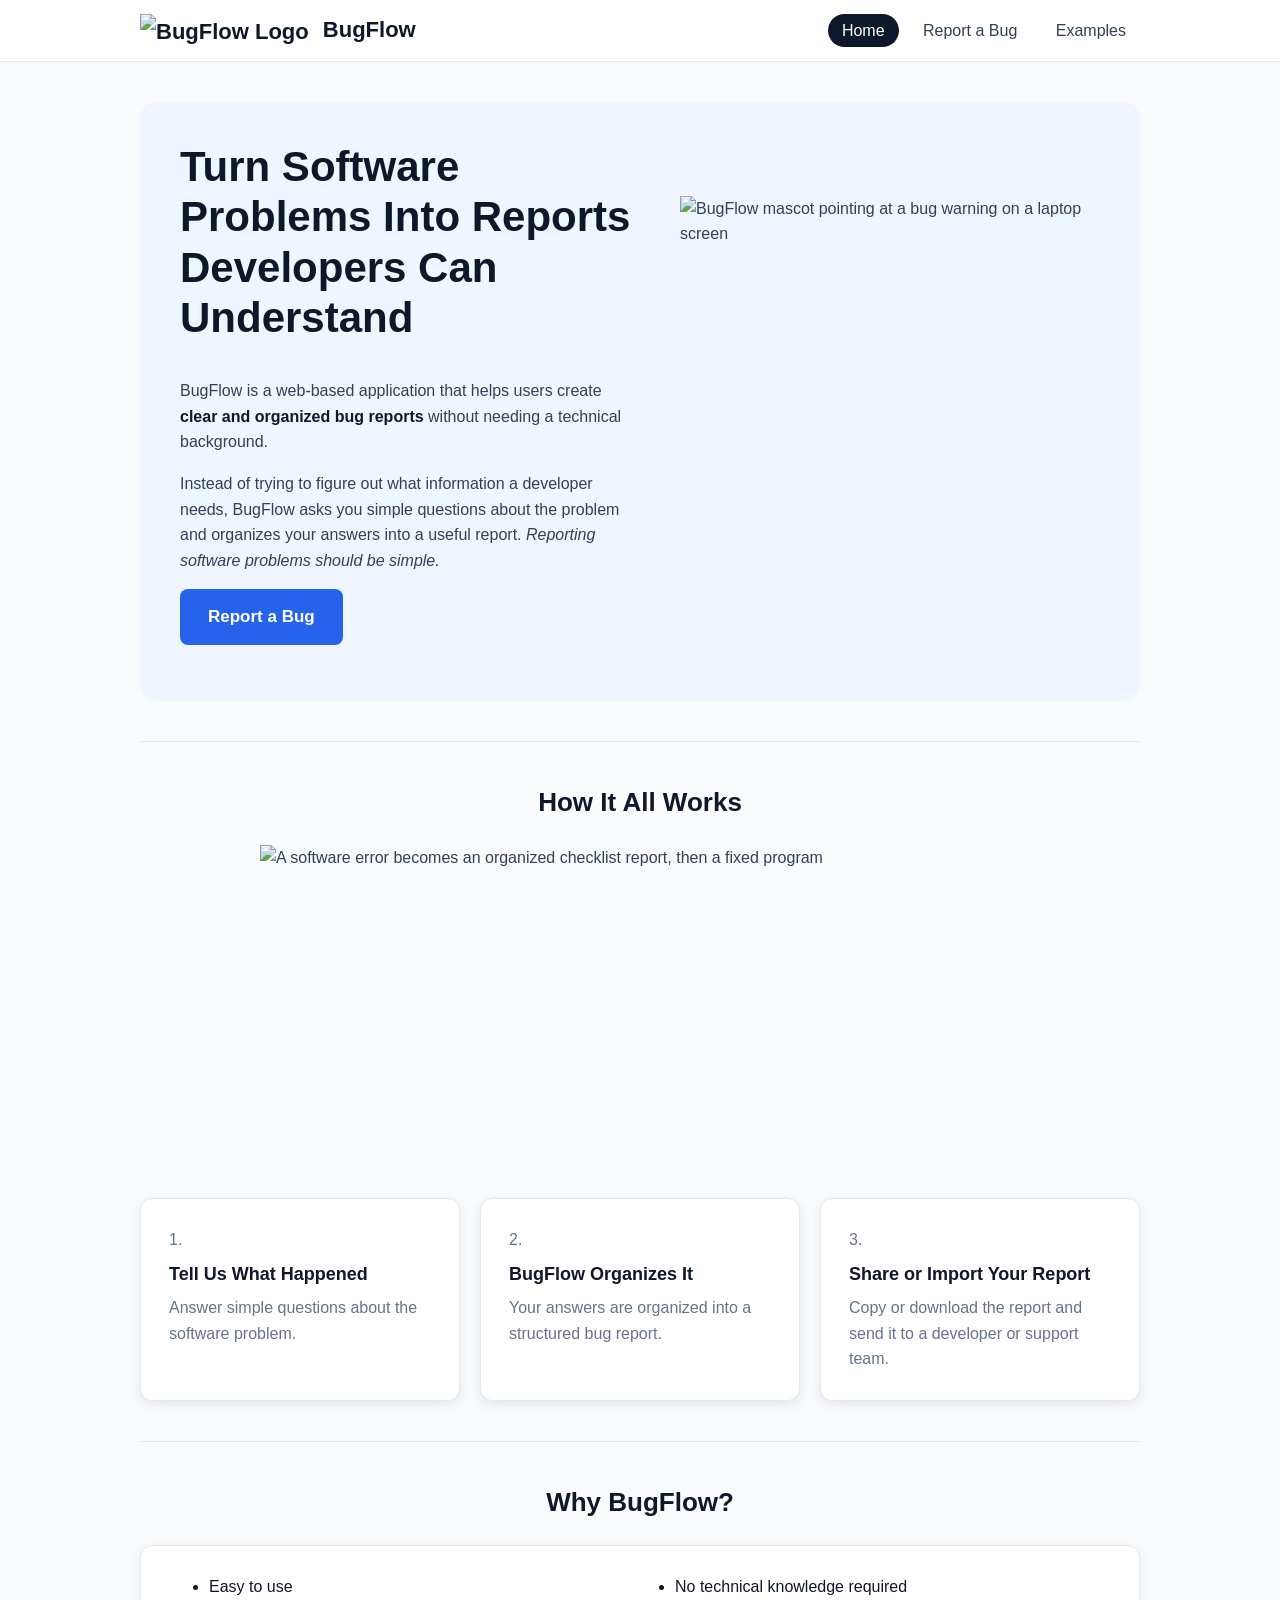
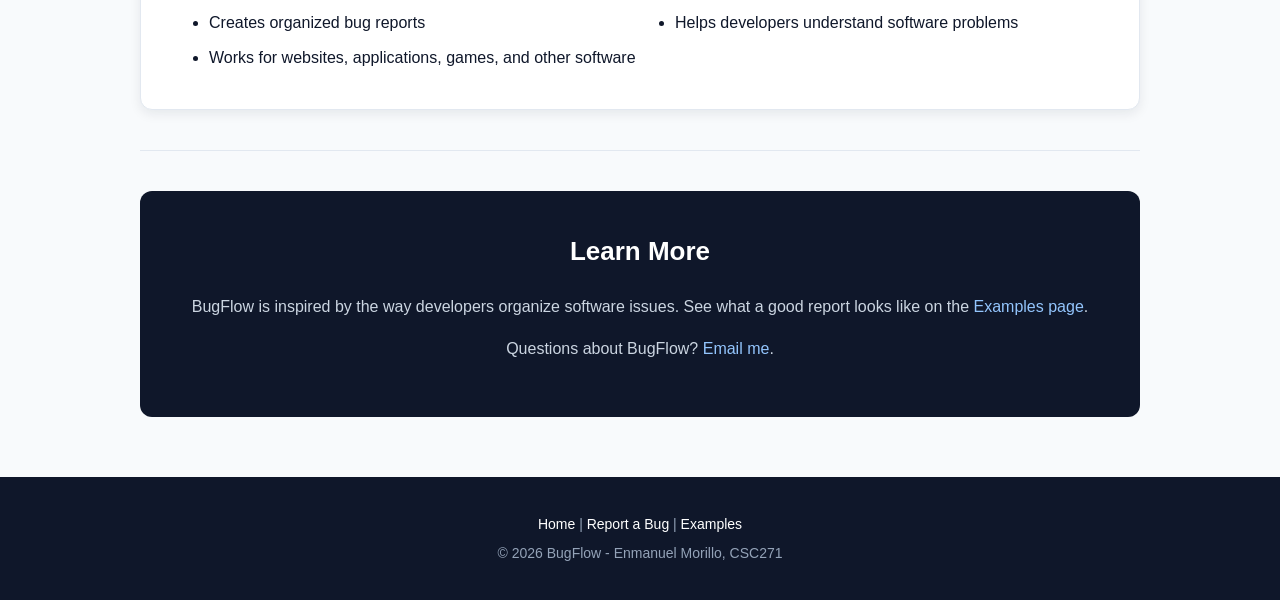
==== product_site/index.html @ d399a228 "Assigment 6" ====
<!doctype html>

<html lang="en">
<head>
    <meta charset="UTF-8">
    <meta name="viewport" content="width=device-width, initial-scale=1.0">
    <title>BugFlow - Report Smarter</title>
    <link rel="stylesheet" href="css/styles.css">
</head>

<body>

    <!-- Header: logo and navigation -->
    <header class="site-header">
        <div class="header-inner">
            <a class="brand" href="index.html">
                <img class="logo" src="images/BugFlow.png" alt="BugFlow Logo" width="50" height="50">
                BugFlow
            </a>

            <nav>
                <a href="index.html" class="current">Home</a>
                <a href="report.html">Report a Bug</a>
                <a href="examples.html">Examples</a>
            </nav>
        </div>
    </header>

    <main class="content">

        <!-- Intro -->
        <section id="hero" class="split">
            <div>
                <h1>Turn Software Problems Into Reports Developers Can Understand</h1>
                <p>
                    BugFlow is a web-based application that helps users create
                    <strong>clear and organized bug reports</strong> without needing a
                    technical background.
                </p>
                <p>
                    Instead of trying to figure out what information a developer needs,
                    BugFlow asks you simple questions about the problem and organizes your
                    answers into a useful report.
                    <em>Reporting software problems should be simple.</em>
                </p>
                <p>
                    <a class="btn" href="report.html">Report a Bug</a>
                </p>
            </div>

            <img src="images/BugLaptop.png" alt="BugFlow mascot pointing at a bug warning on a laptop screen" width="420" height="411">
        </section>

        <hr>

        <!-- How it works -->
        <section>
            <h2 class="center">How It All Works</h2>

            <img class="process-img" src="images/BugFlowProcess.png" alt="A software error becomes an organized checklist report, then a fixed program" width="760" height="323">

            <ol class="steps">
                <li class="card">
                    <strong>Tell Us What Happened</strong>
                    Answer simple questions about the software problem.
                </li>
                <li class="card">
                    <strong>BugFlow Organizes It</strong>
                    Your answers are organized into a structured bug report.
                </li>
                <li class="card">
                    <strong>Share or Import Your Report</strong>
                    Copy or download the report and send it to a developer or support team.
                </li>
            </ol>
        </section>

        <hr>

        <!-- Why use BugFlow -->
        <section>
            <h2 class="center">Why BugFlow?</h2>

            <div class="card">
                <ul class="check-list">
                    <li>Easy to use</li>
                    <li>No technical knowledge required</li>
                    <li>Creates organized bug reports</li>
                    <li>Helps developers understand software problems</li>
                    <li>Works for websites, applications, games, and other software</li>
                </ul>
            </div>
        </section>

        <hr>

        <!-- Learn more and contact -->
        <section class="cta">
            <h2>Learn More</h2>
            <p>
                BugFlow is inspired by the way developers organize software issues.
                See what a good report looks like on the
                <a href="examples.html">Examples page</a>.
            </p>
            <p>
                Questions about BugFlow?
                <a href="mailto:Enmanuel.morillo@uri.edu">Email me</a>.
            </p>
        </section>

    </main>

    <!-- Footer -->
    <footer id="site-footer">
        <p>
            <a href="index.html">Home</a> |
            <a href="report.html">Report a Bug</a> |
            <a href="examples.html">Examples</a>
        </p>
        <p>&copy; 2026 BugFlow - Enmanuel Morillo, CSC271</p>
    </footer>

</body>
</html>
---- product_site/css/styles.css ----
/*
  Name: Enmanuel Morillo
  Date: October 20, 2026
  File: css/styles.css
  Description: External stylesheet for my BugFlow product site. Every page
  (index.html, report.html, examples.html) links to this file so the site
  has the same colors, fonts and spacing. The colors come from the palette
  in my Process & Design document:
    navy #0F172A, blue #2563EB, white #FFFFFF, light gray #F8FAFC,
    red #DC2626 (errors/warnings), green #16A34A (success).

  AI-assisted suggestion: Claude (Anthropic) generated the first version of
  this stylesheet (layout, cards, buttons, table and form styles, and the
  mobile media query). I then had Claude help me simplify it to the CSS we
  have covered in class. I reviewed and tested each section in my browser.
  Detailed AI documentation: [PASTE LINK TO YOUR AI DOCUMENTATION HERE]
*/


/* ---------- Base page styles ---------- */

/* Background color and font for every page */
body {
  margin: 0;
  background-color: #F8FAFC;
  color: #334155;
  font-family: "Inter", Arial, Helvetica, sans-serif;
  line-height: 1.6;
}

/* Main headline of each page */
h1 {
  margin-top: 0;
  color: #0F172A;
  font-family: "Inter", Arial, Helvetica, sans-serif;
  font-size: 42px;
  line-height: 1.2;
}

/* Section headings */
h2 {
  margin-top: 0;
  color: #0F172A;
  font-size: 26px;
}

h3 {
  color: #0F172A;
  font-size: 18px;
}

/* Same font and color for all paragraphs */
p {
  color: #334155;
  font-family: "Inter", Arial, Helvetica, sans-serif;
  font-size: 16px;
}

strong {
  color: #0F172A;
}

/* Keeps images from getting wider than the screen */
img {
  max-width: 100%;
  height: auto;
}

/* Divider lines between sections */
hr {
  margin: 40px 0;
  border: 0;
  border-top: 1px solid #E2E8F0;
}


/* ---------- Links ---------- */

/* Unvisited links are blue */
a:link {
  color: #2563EB;
  text-decoration: none;
}

/* Visited links are purple */
a:visited {
  color: #7C3AED;
}

/* Hovered links get darker and underlined */
a:hover {
  color: #1D4ED8;
  text-decoration: underline;
}

/* Outline so keyboard users can see where they are */
a:focus,
input:focus,
textarea:focus {
  outline: 3px solid #2563EB;
}


/* ---------- Header and navigation ---------- */
.site-header {
  background-color: #FFFFFF;
  border-bottom: 1px solid #E2E8F0;
}

/* Logo on the left, links on the right (2-column grid) */
.header-inner {
  display: grid;
  grid-template-columns: 1fr auto;
  align-items: center;
  max-width: 1000px;
  margin: 0 auto;
  padding: 12px 20px;
}

.brand {
  font-size: 22px;
  font-weight: bold;
}

/* Keep the BugFlow name navy instead of link colors */
.brand:link,
.brand:visited,
.brand:hover {
  color: #0F172A;
  text-decoration: none;
}

.logo {
  width: 50px;
  height: 50px;
  margin-right: 8px;
  vertical-align: middle;
}

nav a {
  margin-left: 6px;
  padding: 8px 14px;
  border-radius: 20px;
}

nav a:link,
nav a:visited {
  color: #334155;
}

nav a:hover {
  background-color: #EFF6FF;
  color: #2563EB;
  text-decoration: none;
}

/* Shows which page you are on */
nav a.current,
nav a.current:visited {
  background-color: #0F172A;
  color: #FFFFFF;
}


/* ---------- Page layout ---------- */

/* Keeps the main content centered */
.content {
  max-width: 1000px;
  margin: 0 auto;
  padding: 40px 20px 60px;
}

/* White box used for cards, forms and examples */
.card {
  padding: 28px;
  background-color: #FFFFFF;
  border: 1px solid #E2E8F0;
  border-radius: 12px;
  box-shadow: 0 4px 12px rgba(15, 23, 42, 0.08);
}

/* Small blue text above a page title */
.eyebrow {
  margin-bottom: 8px;
  color: #2563EB;
  font-size: 13px;
  font-weight: bold;
  letter-spacing: 2px;
  text-transform: uppercase;
}

/* Bigger intro paragraph */
.lead {
  color: #64748B;
  font-size: 18px;
}

.center {
  text-align: center;
}

/* Gray helper text */
.hint {
  color: #64748B;
  font-size: 15px;
}

/* Text on the left, picture on the right */
.split {
  display: grid;
  grid-template-columns: 1fr 420px;
  align-items: center;
  gap: 40px;
}

.split img {
  width: 420px;
}


/* ---------- Buttons ---------- */
.btn,
input[type="submit"] {
  display: inline-block;
  padding: 14px 28px;
  border: none;
  border-radius: 8px;
  background-color: #2563EB;
  color: #FFFFFF;
  font-family: "Inter", Arial, Helvetica, sans-serif;
  font-size: 17px;
  font-weight: bold;
  cursor: pointer;
}

.btn:link,
.btn:visited {
  color: #FFFFFF;
}

.btn:hover,
input[type="submit"]:hover {
  background-color: #1D4ED8;
  color: #FFFFFF;
  text-decoration: none;
}


/* ---------- Home page ---------- */

/* Light blue box at the top of the home page */
#hero {
  padding: 40px;
  background-color: #EFF6FF;
  border-radius: 16px;
}

.tagline {
  color: #0F172A;
}

/* "How It All Works" picture */
.process-img {
  display: block;
  margin: 0 auto 30px;
}

/* Three step cards side by side */
.steps {
  display: grid;
  grid-template-columns: 1fr 1fr 1fr;
  gap: 20px;
  margin: 0;
  padding: 0;
  list-style-position: inside;
}

.steps li {
  color: #64748B;
}

/* Step title goes on its own line under the number */
.steps li strong {
  display: block;
  margin: 8px 0 6px;
  font-size: 18px;
}

/* Benefits list in two columns */
.check-list {
  display: grid;
  grid-template-columns: 1fr 1fr;
  gap: 0 30px;
  margin: 0;
}

.check-list li {
  margin-bottom: 10px;
  color: #0F172A;
}

/* Navy box at the bottom of the page */
.cta {
  padding: 40px 30px;
  background-color: #0F172A;
  border-radius: 12px;
  text-align: center;
}

.cta h2 {
  color: #FFFFFF;
}

.cta p {
  color: #CBD5E1;
}

/* Lighter link color so it shows up on the navy background */
.cta a:link,
.cta a:visited {
  color: #93C5FD;
}

.cta a.btn:link,
.cta a.btn:visited {
  color: #FFFFFF;
}


/* ---------- Tables ---------- */
table {
  width: 100%;
  border-collapse: collapse;
  background-color: #FFFFFF;
  border: 1px solid #E2E8F0;
}

th {
  padding: 12px 16px;
  background-color: #0F172A;
  color: #FFFFFF;
  text-align: left;
}

td {
  padding: 12px 16px;
  border-top: 1px solid #E2E8F0;
  color: #0F172A;
}

/* Every other row is light gray so rows are easier to read */
tr:nth-child(even) {
  background-color: #F8FAFC;
}


/* ---------- Report a Bug form ---------- */
#bug-form label {
  display: block;
  margin-bottom: 6px;
  color: #0F172A;
  font-weight: bold;
}

#bug-form input[type="text"],
#bug-form textarea {
  width: 100%;
  box-sizing: border-box;
  margin-bottom: 20px;
  padding: 12px;
  border: 1px solid #CBD5E1;
  border-radius: 8px;
  font-family: "Inter", Arial, Helvetica, sans-serif;
  font-size: 16px;
}

/* Dashed box around the screenshot upload (picture + text) */
.upload-box {
  display: grid;
  grid-template-columns: 90px 1fr;
  align-items: center;
  gap: 16px;
  margin-bottom: 24px;
  padding: 16px;
  border: 2px dashed #93C5FD;
  border-radius: 10px;
  background-color: #EFF6FF;
}

.upload-box p {
  margin-top: 0;
  color: #64748B;
  font-size: 14px;
}


/* ---------- Examples page ---------- */
.intro {
  max-width: 760px;
  margin: 0 auto;
}

.example {
  margin-bottom: 30px;
}

/* "Before" and "After" tags */
.label {
  display: inline-block;
  margin-bottom: 10px;
  padding: 4px 12px;
  border-radius: 20px;
  font-size: 13px;
  font-weight: bold;
}

.label-before {
  /* Red = the weak report */
  background-color: #FEE2E2;
  color: #DC2626;
}

.label-after {
  /* Green = the organized BugFlow report */
  background-color: #DCFCE7;
  color: #16A34A;
}

/* The vague "before" report, shown like a quote */
.before-quote {
  padding: 14px 18px;
  border-left: 4px solid #DC2626;
  background-color: #FEF2F2;
  color: #0F172A;
  font-style: italic;
}

/* ---------- Bottom of page ---------- */
#site-footer {
  padding: 30px 20px;
  background-color: #0F172A;
  text-align: center;
}
#site-footer p {
  margin: 6px 0;
  color: #94A3B8;
  font-size: 14px;
}
#site-footer a:link {
  color: #FFFFFF;
}
#site-footer a:visited {
  color: #C4B5FD;
}
#site-footer a:hover {
  color: #93C5FD;
}
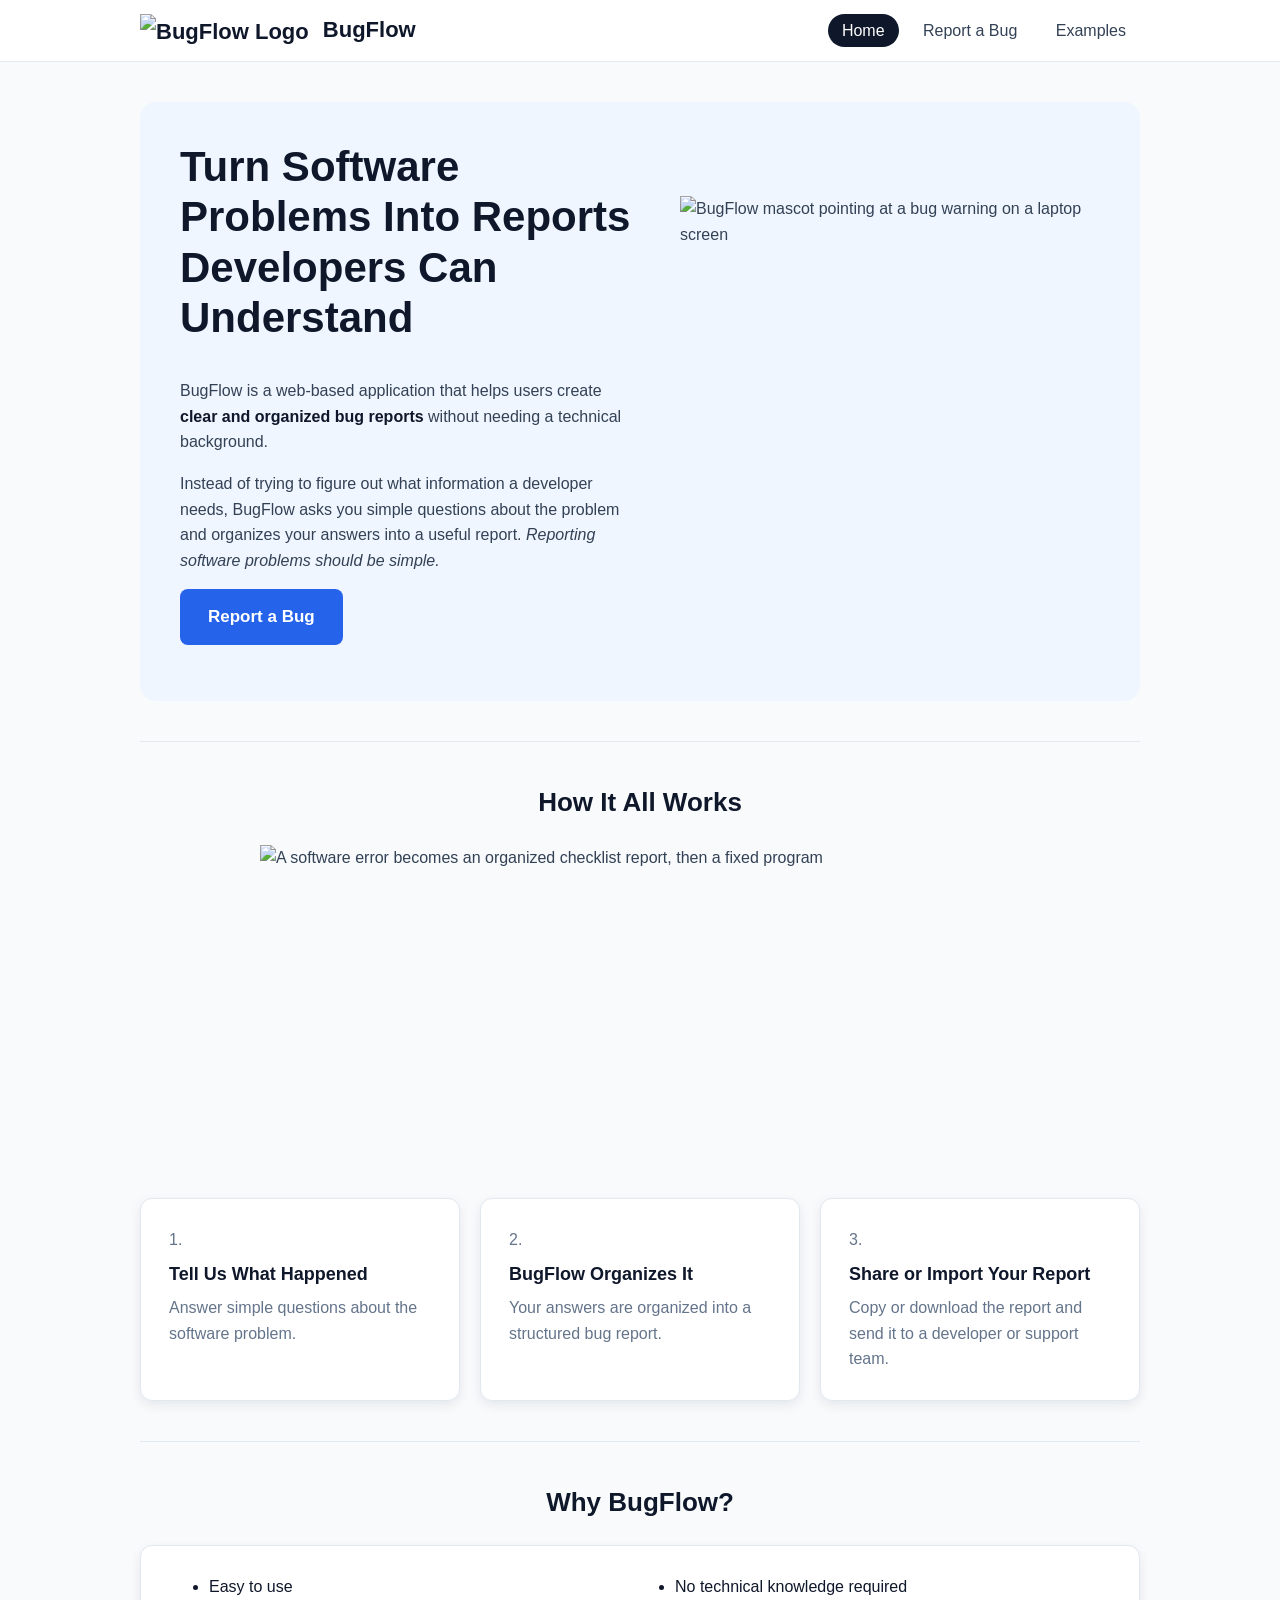
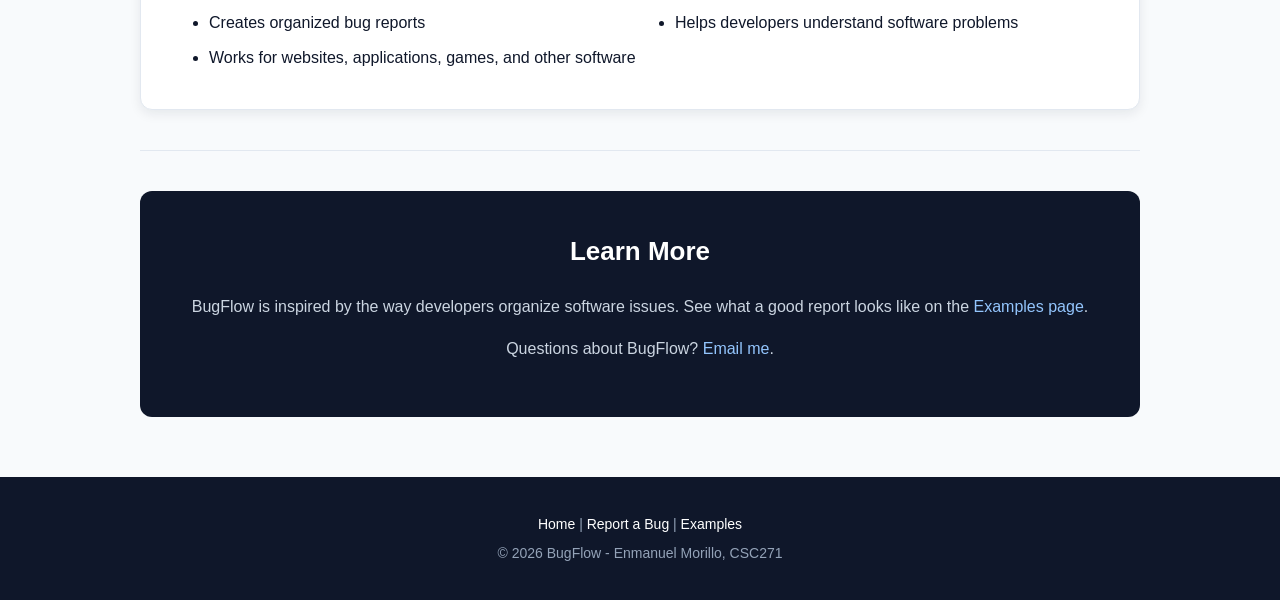
==== commit ec037f16: "fixed the images" ====
--- a/product_site/index.html
+++ b/product_site/index.html
@@ -1,124 +1,137 @@
 <!doctype html>
 
 <html lang="en">
-<head>
-    <meta charset="UTF-8">
-    <meta name="viewport" content="width=device-width, initial-scale=1.0">
+  <head>
+    <meta charset="UTF-8" />
+    <meta name="viewport" content="width=device-width, initial-scale=1.0" />
     <title>BugFlow - Report Smarter</title>
-    <link rel="stylesheet" href="css/styles.css">
-</head>
+    <link rel="stylesheet" href="css/styles.css" />
+  </head>
 
-<body>
-
+  <body>
     <!-- Header: logo and navigation -->
     <header class="site-header">
-        <div class="header-inner">
-            <a class="brand" href="index.html">
-                <img class="logo" src="images/BugFlow.png" alt="BugFlow Logo" width="50" height="50">
-                BugFlow
-            </a>
+      <div class="header-inner">
+        <a class="brand" href="index.html">
+          <img
+            class="logo"
+            src="images/BugFlow.png"
+            alt="BugFlow Logo"
+            width="50"
+            height="50"
+          />
+          BugFlow
+        </a>
 
-            <nav>
-                <a href="index.html" class="current">Home</a>
-                <a href="report.html">Report a Bug</a>
-                <a href="examples.html">Examples</a>
-            </nav>
-        </div>
+        <nav>
+          <a href="index.html" class="current">Home</a>
+          <a href="report.html">Report a Bug</a>
+          <a href="examples.html">Examples</a>
+        </nav>
+      </div>
     </header>
 
     <main class="content">
+      <!-- Intro -->
+      <section id="hero" class="split">
+        <div>
+          <h1>Turn Software Problems Into Reports Developers Can Understand</h1>
+          <p>
+            BugFlow is a web-based application that helps users create
+            <strong>clear and organized bug reports</strong> without needing a
+            technical background.
+          </p>
+          <p>
+            Instead of trying to figure out what information a developer needs,
+            BugFlow asks you simple questions about the problem and organizes
+            your answers into a useful report.
+            <em>Reporting software problems should be simple.</em>
+          </p>
+          <p>
+            <a class="btn" href="report.html">Report a Bug</a>
+          </p>
+        </div>
 
-        <!-- Intro -->
-        <section id="hero" class="split">
-            <div>
-                <h1>Turn Software Problems Into Reports Developers Can Understand</h1>
-                <p>
-                    BugFlow is a web-based application that helps users create
-                    <strong>clear and organized bug reports</strong> without needing a
-                    technical background.
-                </p>
-                <p>
-                    Instead of trying to figure out what information a developer needs,
-                    BugFlow asks you simple questions about the problem and organizes your
-                    answers into a useful report.
-                    <em>Reporting software problems should be simple.</em>
-                </p>
-                <p>
-                    <a class="btn" href="report.html">Report a Bug</a>
-                </p>
-            </div>
+        <img
+          src="images/ErrorBug.png"
+          alt="BugFlow mascot pointing at a bug warning on a laptop screen"
+          width="420"
+          height="410"
+        />
+      </section>
 
-            <img src="images/BugLaptop.png" alt="BugFlow mascot pointing at a bug warning on a laptop screen" width="420" height="411">
-        </section>
+      <hr />
 
-        <hr>
+      <!-- How it works -->
+      <section>
+        <h2 class="center">How It All Works</h2>
 
-        <!-- How it works -->
-        <section>
-            <h2 class="center">How It All Works</h2>
+        <img
+          class="process-img"
+          src="images/ProcessesImage.png"
+          alt="A software error becomes an organized checklist report, then a fixed program"
+          width="760"
+          height="323"
+        />
 
-            <img class="process-img" src="images/BugFlowProcess.png" alt="A software error becomes an organized checklist report, then a fixed program" width="760" height="323">
+        <ol class="steps">
+          <li class="card">
+            <strong>Tell Us What Happened</strong>
+            Answer simple questions about the software problem.
+          </li>
+          <li class="card">
+            <strong>BugFlow Organizes It</strong>
+            Your answers are organized into a structured bug report.
+          </li>
+          <li class="card">
+            <strong>Share or Import Your Report</strong>
+            Copy or download the report and send it to a developer or support
+            team.
+          </li>
+        </ol>
+      </section>
 
-            <ol class="steps">
-                <li class="card">
-                    <strong>Tell Us What Happened</strong>
-                    Answer simple questions about the software problem.
-                </li>
-                <li class="card">
-                    <strong>BugFlow Organizes It</strong>
-                    Your answers are organized into a structured bug report.
-                </li>
-                <li class="card">
-                    <strong>Share or Import Your Report</strong>
-                    Copy or download the report and send it to a developer or support team.
-                </li>
-            </ol>
-        </section>
+      <hr />
 
-        <hr>
+      <!-- Why use BugFlow -->
+      <section>
+        <h2 class="center">Why BugFlow?</h2>
 
-        <!-- Why use BugFlow -->
-        <section>
-            <h2 class="center">Why BugFlow?</h2>
+        <div class="card">
+          <ul class="check-list">
+            <li>Easy to use</li>
+            <li>No technical knowledge required</li>
+            <li>Creates organized bug reports</li>
+            <li>Helps developers understand software problems</li>
+            <li>Works for websites, applications, games, and other software</li>
+          </ul>
+        </div>
+      </section>
 
-            <div class="card">
-                <ul class="check-list">
-                    <li>Easy to use</li>
-                    <li>No technical knowledge required</li>
-                    <li>Creates organized bug reports</li>
-                    <li>Helps developers understand software problems</li>
-                    <li>Works for websites, applications, games, and other software</li>
-                </ul>
-            </div>
-        </section>
+      <hr />
 
-        <hr>
-
-        <!-- Learn more and contact -->
-        <section class="cta">
-            <h2>Learn More</h2>
-            <p>
-                BugFlow is inspired by the way developers organize software issues.
-                See what a good report looks like on the
-                <a href="examples.html">Examples page</a>.
-            </p>
-            <p>
-                Questions about BugFlow?
-                <a href="mailto:Enmanuel.morillo@uri.edu">Email me</a>.
-            </p>
-        </section>
-
+      <!-- Learn more and contact -->
+      <section class="cta">
+        <h2>Learn More</h2>
+        <p>
+          BugFlow is inspired by the way developers organize software issues.
+          See what a good report looks like on the
+          <a href="examples.html">Examples page</a>.
+        </p>
+        <p>
+          Questions about BugFlow?
+          <a href="mailto:Enmanuel.morillo@uri.edu">Email me</a>.
+        </p>
+      </section>
     </main>
 
     <!-- Footer -->
     <footer id="site-footer">
-        <p>
-            <a href="index.html">Home</a> |
-            <a href="report.html">Report a Bug</a> |
-            <a href="examples.html">Examples</a>
-        </p>
-        <p>&copy; 2026 BugFlow - Enmanuel Morillo, CSC271</p>
+      <p>
+        <a href="index.html">Home</a> | <a href="report.html">Report a Bug</a> |
+        <a href="examples.html">Examples</a>
+      </p>
+      <p>&copy; 2026 BugFlow - Enmanuel Morillo, CSC271</p>
     </footer>
-
-</body>
-</html>+  </body>
+</html>
--- a/product_site/css/styles.css
+++ b/product_site/css/styles.css
@@ -2,18 +2,6 @@
   Name: Enmanuel Morillo
   Date: October 20, 2026
   File: css/styles.css
-  Description: External stylesheet for my BugFlow product site. Every page
-  (index.html, report.html, examples.html) links to this file so the site
-  has the same colors, fonts and spacing. The colors come from the palette
-  in my Process & Design document:
-    navy #0F172A, blue #2563EB, white #FFFFFF, light gray #F8FAFC,
-    red #DC2626 (errors/warnings), green #16A34A (success).
-
-  AI-assisted suggestion: Claude (Anthropic) generated the first version of
-  this stylesheet (layout, cards, buttons, table and form styles, and the
-  mobile media query). I then had Claude help me simplify it to the CSS we
-  have covered in class. I reviewed and tested each section in my browser.
-  Detailed AI documentation: [PASTE LINK TO YOUR AI DOCUMENTATION HERE]
 */
 
 
